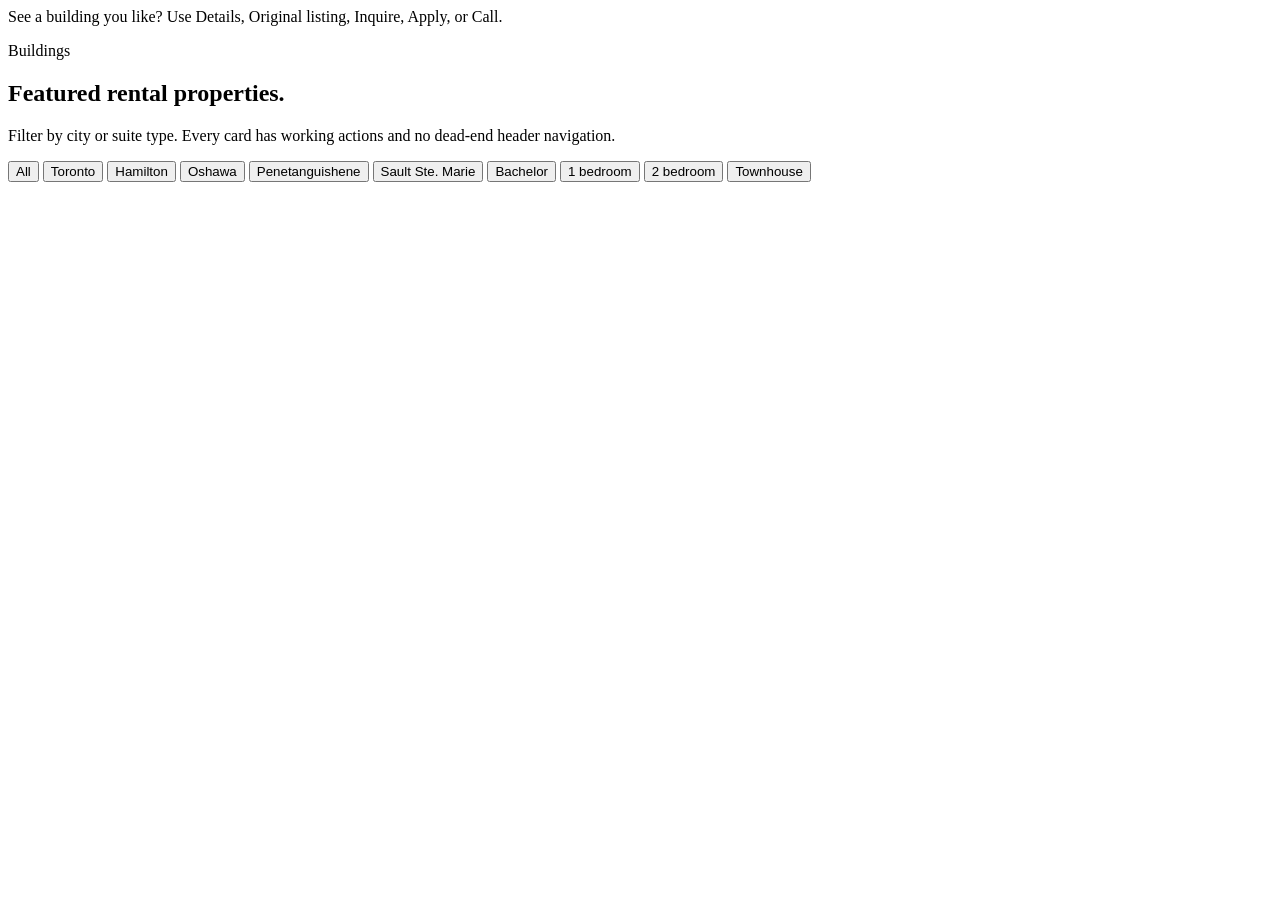
==== buildings.html @ e29ca37a "Add files via upload" ====
<!doctype html>
<html lang="en">
<head>
  <meta charset="utf-8" />
  <meta name="viewport" content="width=device-width, initial-scale=1" />
  <title>Buildings | Araya.ca</title>
  <link rel="stylesheet" href="styles.css" />
</head>
<body data-page="buildings">
  <div class="topbar">See a building you like? Use Details, Original listing, Inquire, Apply, or Call.</div>
  <header id="siteHeader"></header>
  <main>
    <section class="page-hero">
      <p class="eyebrow">Buildings</p>
      <h1>Featured rental properties.</h1>
      <p>Filter by city or suite type. Every card has working actions and no dead-end header navigation.</p>
    </section>
    <section class="section">
      <div class="filters">
        <button class="filter active" type="button" data-filter="all">All</button>
        <button class="filter" type="button" data-filter="toronto">Toronto</button>
        <button class="filter" type="button" data-filter="hamilton">Hamilton</button>
        <button class="filter" type="button" data-filter="oshawa">Oshawa</button>
        <button class="filter" type="button" data-filter="penetanguishene">Penetanguishene</button>
        <button class="filter" type="button" data-filter="sault-ste-marie">Sault Ste. Marie</button>
        <button class="filter" type="button" data-filter="bachelor">Bachelor</button>
        <button class="filter" type="button" data-filter="1">1 bedroom</button>
        <button class="filter" type="button" data-filter="2">2 bedroom</button>
        <button class="filter" type="button" data-filter="townhouse">Townhouse</button>
      </div>
      <div class="buildings-grid" id="buildingGrid"></div>
      <div class="availability" id="availabilityGrid"></div>
    </section>
  </main>
  <footer id="siteFooter"></footer>
  <dialog id="detailsModal">
    <div class="modal-head">
      <div><p class="eyebrow">Building details</p><h3 id="modalTitle"></h3></div>
      <button type="button" id="modalClose" aria-label="Close details">x</button>
    </div>
    <div class="modal-body" id="modalBody"></div>
  </dialog>
  <script src="data.js"></script>
  <script src="app.js"></script>
</body>
</html>
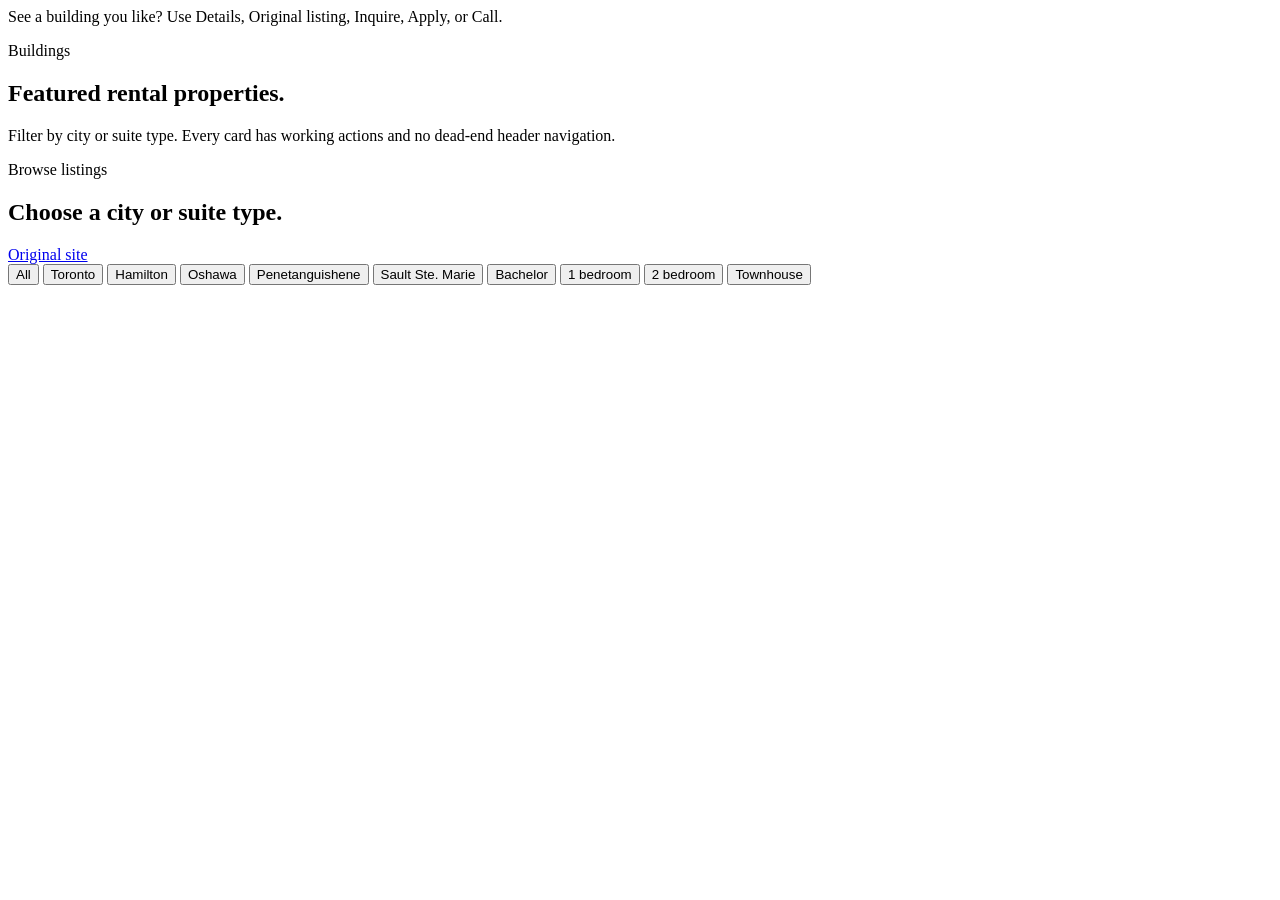
==== commit 6e13746a: "add buildings page" ====
--- a/buildings.html
+++ b/buildings.html
@@ -4,42 +4,113 @@
   <meta charset="utf-8" />
   <meta name="viewport" content="width=device-width, initial-scale=1" />
   <title>Buildings | Araya.ca</title>
+  <meta
+    name="description"
+    content="Browse Araya.ca apartment buildings and rental availability across Ontario."
+  />
   <link rel="stylesheet" href="styles.css" />
 </head>
+
 <body data-page="buildings">
-  <div class="topbar">See a building you like? Use Details, Original listing, Inquire, Apply, or Call.</div>
+  <div class="topbar">
+    See a building you like? Use Details, Original listing, Inquire, Apply, or
+    Call.
+  </div>
+
   <header id="siteHeader"></header>
+
   <main>
     <section class="page-hero">
       <p class="eyebrow">Buildings</p>
       <h1>Featured rental properties.</h1>
-      <p>Filter by city or suite type. Every card has working actions and no dead-end header navigation.</p>
+      <p>
+        Filter by city or suite type. Every card has working actions and no
+        dead-end header navigation.
+      </p>
     </section>
+
     <section class="section">
+      <div class="section-heading">
+        <div>
+          <p class="eyebrow">Browse listings</p>
+          <h2>Choose a city or suite type.</h2>
+        </div>
+
+        <a
+          class="button light"
+          href="https://www.familyproperties.ca/"
+          target="_blank"
+          rel="noreferrer"
+        >
+          Original site
+        </a>
+      </div>
+
       <div class="filters">
-        <button class="filter active" type="button" data-filter="all">All</button>
-        <button class="filter" type="button" data-filter="toronto">Toronto</button>
-        <button class="filter" type="button" data-filter="hamilton">Hamilton</button>
-        <button class="filter" type="button" data-filter="oshawa">Oshawa</button>
-        <button class="filter" type="button" data-filter="penetanguishene">Penetanguishene</button>
-        <button class="filter" type="button" data-filter="sault-ste-marie">Sault Ste. Marie</button>
-        <button class="filter" type="button" data-filter="bachelor">Bachelor</button>
-        <button class="filter" type="button" data-filter="1">1 bedroom</button>
-        <button class="filter" type="button" data-filter="2">2 bedroom</button>
-        <button class="filter" type="button" data-filter="townhouse">Townhouse</button>
+        <button class="filter active" type="button" data-filter="all">
+          All
+        </button>
+
+        <button class="filter" type="button" data-filter="toronto">
+          Toronto
+        </button>
+
+        <button class="filter" type="button" data-filter="hamilton">
+          Hamilton
+        </button>
+
+        <button class="filter" type="button" data-filter="oshawa">
+          Oshawa
+        </button>
+
+        <button class="filter" type="button" data-filter="penetanguishene">
+          Penetanguishene
+        </button>
+
+        <button class="filter" type="button" data-filter="sault-ste-marie">
+          Sault Ste. Marie
+        </button>
+
+        <button class="filter" type="button" data-filter="bachelor">
+          Bachelor
+        </button>
+
+        <button class="filter" type="button" data-filter="1">
+          1 bedroom
+        </button>
+
+        <button class="filter" type="button" data-filter="2">
+          2 bedroom
+        </button>
+
+        <button class="filter" type="button" data-filter="townhouse">
+          Townhouse
+        </button>
       </div>
+
       <div class="buildings-grid" id="buildingGrid"></div>
+
       <div class="availability" id="availabilityGrid"></div>
     </section>
   </main>
+
   <footer id="siteFooter"></footer>
+
   <dialog id="detailsModal">
     <div class="modal-head">
-      <div><p class="eyebrow">Building details</p><h3 id="modalTitle"></h3></div>
-      <button type="button" id="modalClose" aria-label="Close details">x</button>
+      <div>
+        <p class="eyebrow">Building details</p>
+        <h3 id="modalTitle"></h3>
+      </div>
+
+      <button type="button" id="modalClose" aria-label="Close details">
+        x
+      </button>
     </div>
+
     <div class="modal-body" id="modalBody"></div>
   </dialog>
+
   <script src="data.js"></script>
   <script src="app.js"></script>
 </body>
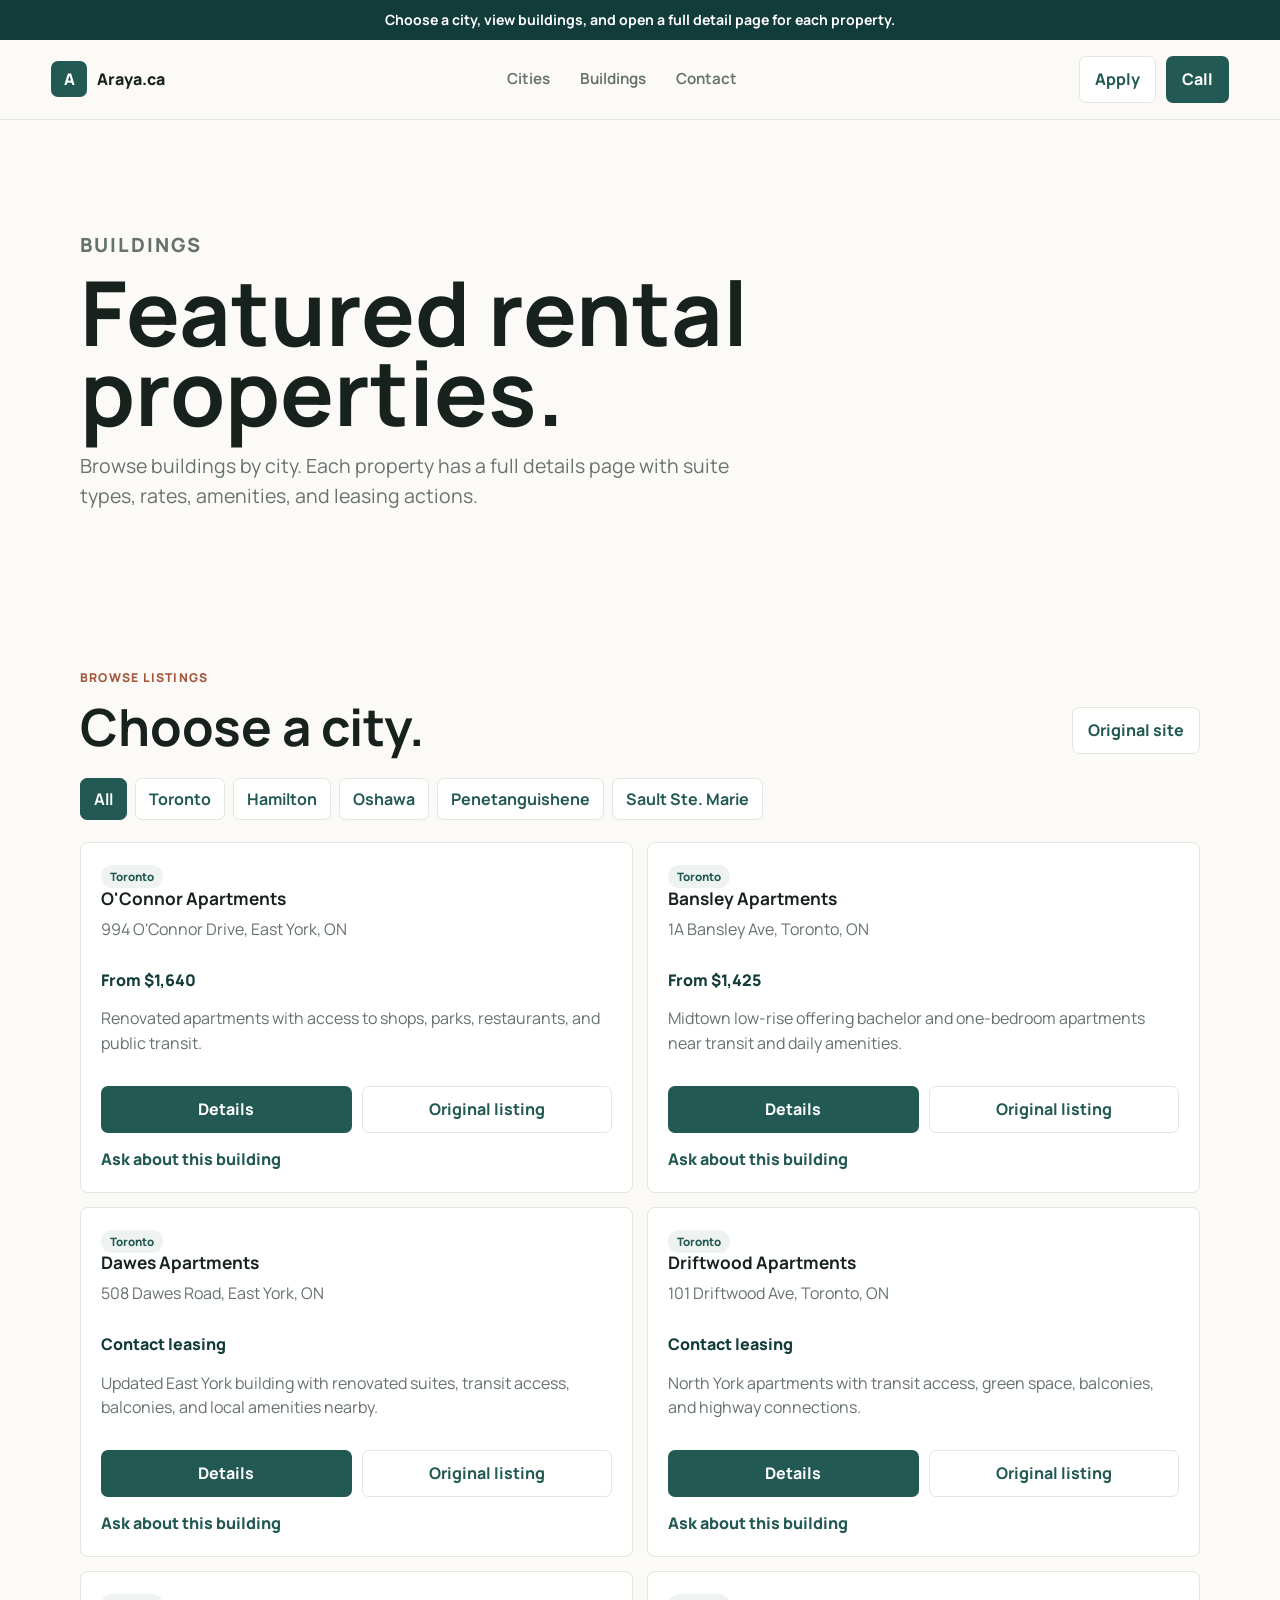
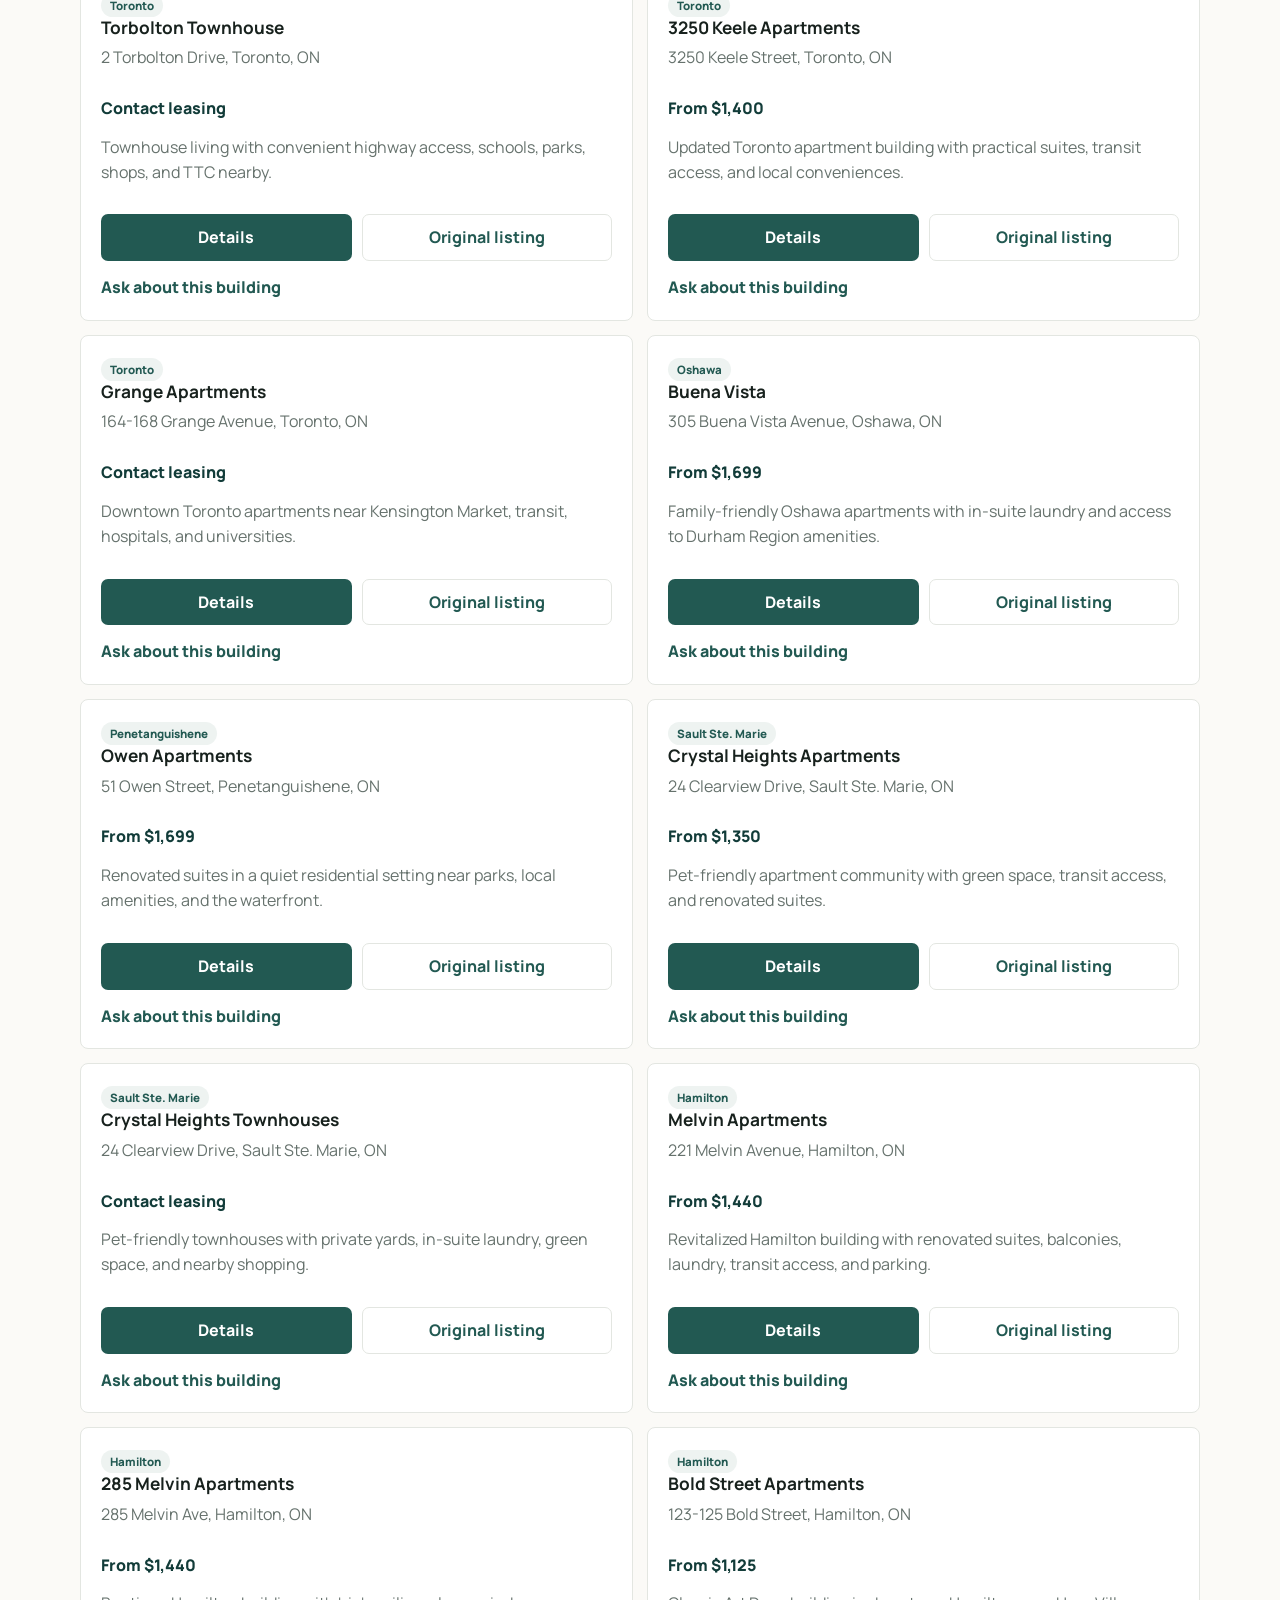
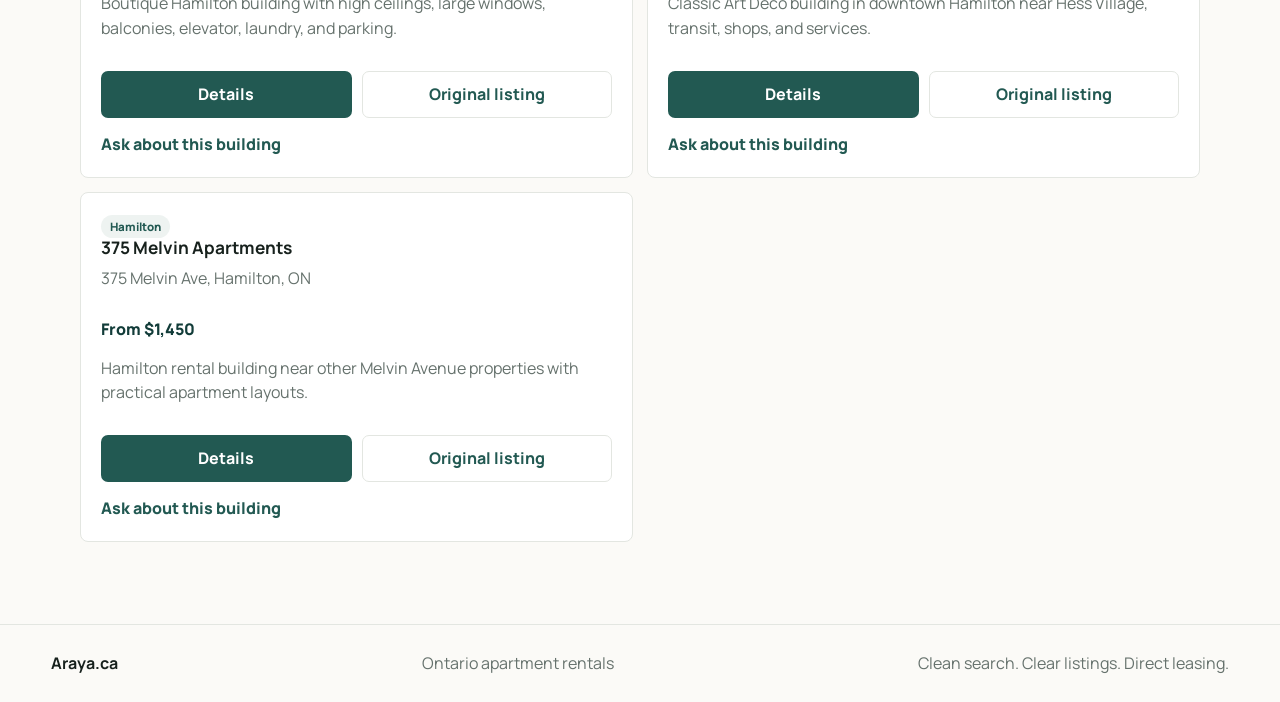
==== commit 6f8bf429: "simplify buildings page" ====
--- a/buildings.html
+++ b/buildings.html
@@ -6,15 +6,14 @@
   <title>Buildings | Araya.ca</title>
   <meta
     name="description"
-    content="Browse Araya.ca apartment buildings and rental availability across Ontario."
+    content="Browse Araya.ca apartment buildings across Ontario."
   />
   <link rel="stylesheet" href="styles.css" />
 </head>
 
 <body data-page="buildings">
   <div class="topbar">
-    See a building you like? Use Details, Original listing, Inquire, Apply, or
-    Call.
+    Choose a city, view buildings, and open a full detail page for each property.
   </div>
 
   <header id="siteHeader"></header>
@@ -24,8 +23,8 @@
       <p class="eyebrow">Buildings</p>
       <h1>Featured rental properties.</h1>
       <p>
-        Filter by city or suite type. Every card has working actions and no
-        dead-end header navigation.
+        Browse buildings by city. Each property has a full details page with
+        suite types, rates, amenities, and leasing actions.
       </p>
     </section>
 
@@ -33,7 +32,7 @@
       <div class="section-heading">
         <div>
           <p class="eyebrow">Browse listings</p>
-          <h2>Choose a city or suite type.</h2>
+          <h2>Choose a city.</h2>
         </div>
 
         <a
@@ -47,70 +46,20 @@
       </div>
 
       <div class="filters">
-        <button class="filter active" type="button" data-filter="all">
-          All
-        </button>
-
-        <button class="filter" type="button" data-filter="toronto">
-          Toronto
-        </button>
-
-        <button class="filter" type="button" data-filter="hamilton">
-          Hamilton
-        </button>
-
-        <button class="filter" type="button" data-filter="oshawa">
-          Oshawa
-        </button>
-
-        <button class="filter" type="button" data-filter="penetanguishene">
-          Penetanguishene
-        </button>
-
-        <button class="filter" type="button" data-filter="sault-ste-marie">
-          Sault Ste. Marie
-        </button>
-
-        <button class="filter" type="button" data-filter="bachelor">
-          Bachelor
-        </button>
-
-        <button class="filter" type="button" data-filter="1">
-          1 bedroom
-        </button>
-
-        <button class="filter" type="button" data-filter="2">
-          2 bedroom
-        </button>
-
-        <button class="filter" type="button" data-filter="townhouse">
-          Townhouse
-        </button>
+        <button class="filter active" type="button" data-filter="all">All</button>
+        <button class="filter" type="button" data-filter="toronto">Toronto</button>
+        <button class="filter" type="button" data-filter="hamilton">Hamilton</button>
+        <button class="filter" type="button" data-filter="oshawa">Oshawa</button>
+        <button class="filter" type="button" data-filter="penetanguishene">Penetanguishene</button>
+        <button class="filter" type="button" data-filter="sault-ste-marie">Sault Ste. Marie</button>
       </div>
 
       <div class="buildings-grid" id="buildingGrid"></div>
-
-      <div class="availability" id="availabilityGrid"></div>
     </section>
   </main>
 
   <footer id="siteFooter"></footer>
 
-  <dialog id="detailsModal">
-    <div class="modal-head">
-      <div>
-        <p class="eyebrow">Building details</p>
-        <h3 id="modalTitle"></h3>
-      </div>
-
-      <button type="button" id="modalClose" aria-label="Close details">
-        x
-      </button>
-    </div>
-
-    <div class="modal-body" id="modalBody"></div>
-  </dialog>
-
   <script src="data.js"></script>
   <script src="app.js"></script>
 </body>
--- a/styles.css
+++ b/styles.css
@@ -0,0 +1,711 @@
+@import url("https://fonts.googleapis.com/css2?family=Manrope:wght@400;500;600;700;800&display=swap");
+
+:root {
+  --ink: #17211d;
+  --muted: #66726d;
+  --paper: #fbfaf7;
+  --white: #ffffff;
+  --line: #e3e6e1;
+  --green: #225952;
+  --deep: #123c39;
+  --clay: #a4553c;
+  --soft: #eef3f1;
+  --shadow: 0 14px 34px rgba(23, 33, 29, 0.08);
+}
+
+* {
+  box-sizing: border-box;
+}
+
+html {
+  scroll-behavior: smooth;
+}
+
+body {
+  margin: 0;
+  color: var(--ink);
+  background: var(--paper);
+  font-family: "Manrope", system-ui, -apple-system, BlinkMacSystemFont, "Segoe UI", sans-serif;
+  line-height: 1.55;
+}
+
+a {
+  color: inherit;
+  text-decoration: none;
+}
+
+button,
+input,
+select,
+textarea {
+  font: inherit;
+}
+
+.topbar {
+  padding: 9px 18px;
+  color: #fff;
+  background: var(--deep);
+  text-align: center;
+  font-size: 0.88rem;
+  font-weight: 700;
+}
+
+.topbar a,
+.contact-links a {
+  text-decoration: underline;
+  text-underline-offset: 3px;
+}
+
+header {
+  position: sticky;
+  top: 0;
+  z-index: 20;
+  display: flex;
+  align-items: center;
+  justify-content: space-between;
+  gap: 24px;
+  padding: 16px clamp(18px, 4vw, 56px);
+  background: rgba(251, 250, 247, 0.95);
+  border-bottom: 1px solid var(--line);
+  backdrop-filter: blur(16px);
+}
+
+.brand {
+  display: inline-flex;
+  align-items: center;
+  gap: 10px;
+  font-weight: 800;
+}
+
+.brand-mark {
+  display: grid;
+  width: 36px;
+  height: 36px;
+  place-items: center;
+  color: #fff;
+  background: var(--green);
+  border-radius: 7px;
+}
+
+nav {
+  display: flex;
+  align-items: center;
+  gap: clamp(14px, 3vw, 30px);
+  color: var(--muted);
+  font-size: 0.95rem;
+  font-weight: 650;
+}
+
+nav a:hover,
+.text-link:hover {
+  color: var(--clay);
+}
+
+.header-actions {
+  display: flex;
+  align-items: center;
+  gap: 10px;
+}
+
+.button {
+  display: inline-flex;
+  align-items: center;
+  justify-content: center;
+  min-height: 42px;
+  padding: 10px 15px;
+  border: 1px solid transparent;
+  border-radius: 7px;
+  cursor: pointer;
+  font-weight: 750;
+  text-align: center;
+}
+
+.button.primary {
+  color: #fff;
+  background: var(--clay);
+}
+
+.button.dark {
+  color: #fff;
+  background: var(--green);
+}
+
+.button.light {
+  color: var(--green);
+  background: #fff;
+  border-color: var(--line);
+}
+
+.button.ghost {
+  color: #fff;
+  border-color: rgba(255, 255, 255, 0.55);
+  background: rgba(255, 255, 255, 0.08);
+}
+
+.hero {
+  min-height: 660px;
+  position: relative;
+  display: grid;
+  align-items: end;
+  isolation: isolate;
+  overflow: hidden;
+}
+
+.hero::before {
+  content: "";
+  position: absolute;
+  inset: 0;
+  z-index: -2;
+  background:
+    linear-gradient(90deg, rgba(12, 25, 22, 0.86), rgba(12, 25, 22, 0.52), rgba(12, 25, 22, 0.16)),
+    url("https://images.unsplash.com/photo-1600607687920-4e2a09cf159d?auto=format&fit=crop&w=1900&q=85") center / cover;
+}
+
+.hero::after {
+  content: "";
+  position: absolute;
+  inset: auto 0 0;
+  z-index: -1;
+  height: 160px;
+  background: linear-gradient(0deg, var(--paper), rgba(251, 250, 247, 0));
+}
+
+.hero-inner,
+.section,
+.page-hero {
+  width: min(1120px, calc(100% - 40px));
+  margin: 0 auto;
+}
+
+.hero-inner {
+  margin-bottom: 76px;
+  color: #fff;
+}
+
+.hero-copy {
+  max-width: 690px;
+}
+
+.page-hero {
+  padding: clamp(64px, 9vw, 110px) 0 clamp(30px, 5vw, 56px);
+}
+
+.eyebrow {
+  margin: 0 0 12px;
+  color: var(--clay);
+  font-size: 0.76rem;
+  font-weight: 800;
+  letter-spacing: 0.1em;
+  text-transform: uppercase;
+}
+
+.hero .eyebrow {
+  color: #e7c26f;
+}
+
+h1,
+h2,
+h3,
+p {
+  margin-top: 0;
+}
+
+h1 {
+  margin-bottom: 18px;
+  font-size: clamp(3.5rem, 10vw, 7.8rem);
+  line-height: 0.9;
+  letter-spacing: 0;
+}
+
+.page-hero h1 {
+  font-size: clamp(2.6rem, 7vw, 5.8rem);
+}
+
+h2 {
+  margin-bottom: 0;
+  font-size: clamp(1.9rem, 4vw, 3.5rem);
+  line-height: 1.05;
+  letter-spacing: 0;
+}
+
+h3 {
+  margin-bottom: 7px;
+  font-size: 1.08rem;
+  line-height: 1.25;
+}
+
+.hero p,
+.page-hero p {
+  max-width: 650px;
+  color: rgba(255, 255, 255, 0.88);
+  font-size: clamp(1.02rem, 1.7vw, 1.22rem);
+}
+
+.page-hero p {
+  color: var(--muted);
+}
+
+.hero-actions {
+  display: flex;
+  flex-wrap: wrap;
+  gap: 10px;
+  margin-top: 26px;
+}
+
+.search-panel {
+  display: grid;
+  grid-template-columns: 1.1fr 1fr auto;
+  gap: 10px;
+  width: min(860px, 100%);
+  margin-top: 34px;
+  padding: 12px;
+  background: rgba(255, 255, 255, 0.97);
+  border: 1px solid rgba(255, 255, 255, 0.62);
+  border-radius: 8px;
+  box-shadow: var(--shadow);
+}
+
+label {
+  display: grid;
+  gap: 6px;
+  color: var(--muted);
+  font-size: 0.82rem;
+  font-weight: 650;
+}
+
+.search-panel label {
+  font-size: 0.72rem;
+  letter-spacing: 0.08em;
+  text-transform: uppercase;
+}
+
+select,
+input,
+textarea {
+  width: 100%;
+  min-height: 44px;
+  padding: 11px 12px;
+  color: var(--ink);
+  background: #fff;
+  border: 1px solid var(--line);
+  border-radius: 7px;
+}
+
+textarea {
+  resize: vertical;
+}
+
+.section {
+  padding: clamp(48px, 7vw, 82px) 0;
+}
+
+.stats {
+  display: grid;
+  grid-template-columns: repeat(4, minmax(0, 1fr));
+  gap: 12px;
+  padding-top: 32px;
+}
+
+.stat {
+  min-height: 120px;
+  padding: 22px;
+  background: #fff;
+  border: 1px solid var(--line);
+  border-radius: 8px;
+}
+
+.stat strong {
+  display: block;
+  margin-bottom: 8px;
+  color: var(--green);
+  font-size: clamp(1.8rem, 4vw, 3rem);
+  line-height: 1;
+}
+
+.muted,
+.stat span,
+.building-card p,
+.city-card p,
+.step p,
+.suite-row p,
+.empty-state {
+  color: var(--muted);
+}
+
+.split {
+  display: grid;
+  grid-template-columns: 0.9fr 1.1fr;
+  gap: clamp(28px, 6vw, 74px);
+  align-items: start;
+}
+
+.body-copy {
+  color: var(--muted);
+  font-size: 1rem;
+}
+
+.section-heading {
+  display: flex;
+  align-items: end;
+  justify-content: space-between;
+  gap: 24px;
+  margin-bottom: 24px;
+}
+
+.section-heading > div {
+  max-width: 700px;
+}
+
+.city-grid {
+  display: grid;
+  grid-template-columns: repeat(5, minmax(0, 1fr));
+  gap: 12px;
+}
+
+.city-card {
+  display: grid;
+  gap: 8px;
+  min-height: 124px;
+  padding: 17px;
+  background: #fff;
+  border: 1px solid var(--line);
+  border-radius: 8px;
+  text-align: left;
+}
+
+.city-card:hover,
+.building-card:hover {
+  border-color: rgba(31, 90, 84, 0.45);
+  box-shadow: var(--shadow);
+}
+
+.city-card span,
+.pill {
+  width: max-content;
+  padding: 4px 9px;
+  color: var(--green);
+  background: var(--soft);
+  border-radius: 999px;
+  font-size: 0.72rem;
+  font-weight: 800;
+}
+
+.filters {
+  display: flex;
+  flex-wrap: wrap;
+  gap: 8px;
+  margin-bottom: 22px;
+}
+
+.filter {
+  min-height: 38px;
+  padding: 8px 13px;
+  color: var(--green);
+  background: #fff;
+  border: 1px solid var(--line);
+  border-radius: 7px;
+  cursor: pointer;
+  font-weight: 700;
+}
+
+.filter.active {
+  color: #fff;
+  background: var(--green);
+  border-color: var(--green);
+}
+
+.buildings-grid {
+  display: grid;
+  grid-template-columns: repeat(2, minmax(0, 1fr));
+  gap: 14px;
+}
+
+.building-card {
+  display: grid;
+  gap: 14px;
+  padding: 20px;
+  background: #fff;
+  border: 1px solid var(--line);
+  border-radius: 8px;
+}
+
+.card-top {
+  display: grid;
+  gap: 10px;
+}
+
+.price {
+  color: var(--deep);
+  font-weight: 800;
+}
+
+.features {
+  display: none;
+}
+
+.modal-body .features {
+  display: flex;
+  flex-wrap: wrap;
+  gap: 7px;
+  padding: 0;
+  margin: 0;
+  list-style: none;
+}
+
+.modal-body .features li {
+  padding: 6px 9px;
+  color: var(--muted);
+  background: var(--soft);
+  border: 1px solid var(--line);
+  border-radius: 999px;
+  font-size: 0.82rem;
+  font-weight: 650;
+}
+
+.card-actions {
+  display: grid;
+  grid-template-columns: 1fr 1fr;
+  gap: 10px;
+}
+
+.text-link {
+  color: var(--green);
+  font-weight: 800;
+}
+
+.availability {
+  display: none;
+}
+
+.suite-row {
+  display: grid;
+  grid-template-columns: 1fr auto auto;
+  gap: 16px;
+  align-items: center;
+  padding: 14px;
+  background: #fff;
+  border: 1px solid var(--line);
+  border-radius: 8px;
+}
+
+.suite-row strong {
+  color: var(--green);
+}
+
+.empty-state {
+  padding: 22px;
+  background: #fff;
+  border: 1px dashed var(--line);
+  border-radius: 8px;
+  font-weight: 650;
+}
+
+.steps {
+  display: grid;
+  grid-template-columns: repeat(3, minmax(0, 1fr));
+  gap: 14px;
+}
+
+.step {
+  padding: 22px;
+  background: var(--soft);
+  border-radius: 8px;
+}
+
+.step span {
+  display: inline-block;
+  margin-bottom: 28px;
+  color: var(--clay);
+  font-weight: 800;
+}
+
+.contact {
+  display: grid;
+  grid-template-columns: 0.9fr 1.1fr;
+  gap: 20px;
+  align-items: stretch;
+}
+
+.contact-panel,
+.contact-form {
+  padding: clamp(24px, 4vw, 38px);
+  border-radius: 8px;
+}
+
+.contact-panel {
+  color: #fff;
+  background: var(--green);
+}
+
+.contact-panel .muted {
+  color: rgba(255, 255, 255, 0.78);
+}
+
+.contact-links {
+  display: grid;
+  gap: 12px;
+  margin-top: 26px;
+  font-weight: 700;
+}
+
+.contact-form {
+  display: grid;
+  gap: 14px;
+  background: #fff;
+  border: 1px solid var(--line);
+}
+
+footer {
+  display: flex;
+  justify-content: space-between;
+  gap: 18px;
+  padding: 26px clamp(18px, 4vw, 56px);
+  color: var(--muted);
+  border-top: 1px solid var(--line);
+}
+
+footer strong {
+  color: var(--ink);
+}
+
+dialog {
+  width: min(680px, calc(100% - 28px));
+  padding: 0;
+  border: 0;
+  border-radius: 8px;
+  box-shadow: var(--shadow);
+}
+
+dialog::backdrop {
+  background: rgba(10, 22, 20, 0.56);
+}
+
+.modal-head {
+  display: flex;
+  justify-content: space-between;
+  gap: 18px;
+  padding: 22px 24px;
+  color: #fff;
+  background: var(--green);
+}
+
+.modal-head .eyebrow {
+  color: #e7c26f;
+}
+
+.modal-head button {
+  width: 36px;
+  height: 36px;
+  color: #fff;
+  background: rgba(255, 255, 255, 0.14);
+  border: 0;
+  border-radius: 8px;
+  cursor: pointer;
+  font-size: 1.25rem;
+}
+
+.modal-body {
+  display: grid;
+  gap: 16px;
+  padding: 24px;
+  background: #fff;
+}
+
+.modal-suite {
+  display: flex;
+  justify-content: space-between;
+  gap: 16px;
+  padding: 13px;
+  background: var(--soft);
+  border: 1px solid var(--line);
+  border-radius: 8px;
+}
+
+.modal-suite strong {
+  color: var(--green);
+}
+
+@media (max-width: 980px) {
+  header {
+    align-items: flex-start;
+    flex-direction: column;
+    gap: 12px;
+  }
+
+  nav {
+    width: 100%;
+    justify-content: space-between;
+    overflow-x: auto;
+    padding-bottom: 4px;
+  }
+
+  .header-actions {
+    position: absolute;
+    top: 54px;
+    right: 18px;
+  }
+
+  .header-actions .button.light {
+    display: none;
+  }
+
+  .search-panel,
+  .split,
+  .contact,
+  .stats,
+  .buildings-grid,
+  .steps {
+    grid-template-columns: 1fr;
+  }
+
+  .city-grid {
+    grid-template-columns: repeat(2, minmax(0, 1fr));
+  }
+
+  .section-heading {
+    display: grid;
+    align-items: start;
+  }
+}
+
+@media (max-width: 600px) {
+  .topbar {
+    display: block;
+  }
+
+  .header-actions {
+    display: none;
+  }
+
+  .hero {
+    min-height: 660px;
+  }
+
+  .hero-inner,
+  .section,
+  .page-hero {
+    width: min(100% - 28px, 1120px);
+  }
+
+  .hero-inner {
+    margin-bottom: 60px;
+  }
+
+  .search-panel {
+    padding: 10px;
+  }
+
+  .city-grid,
+  footer {
+    display: grid;
+    grid-template-columns: 1fr;
+  }
+
+  .card-actions {
+    grid-template-columns: 1fr;
+  }
+
+  .modal-suite {
+    display: grid;
+  }
+}
